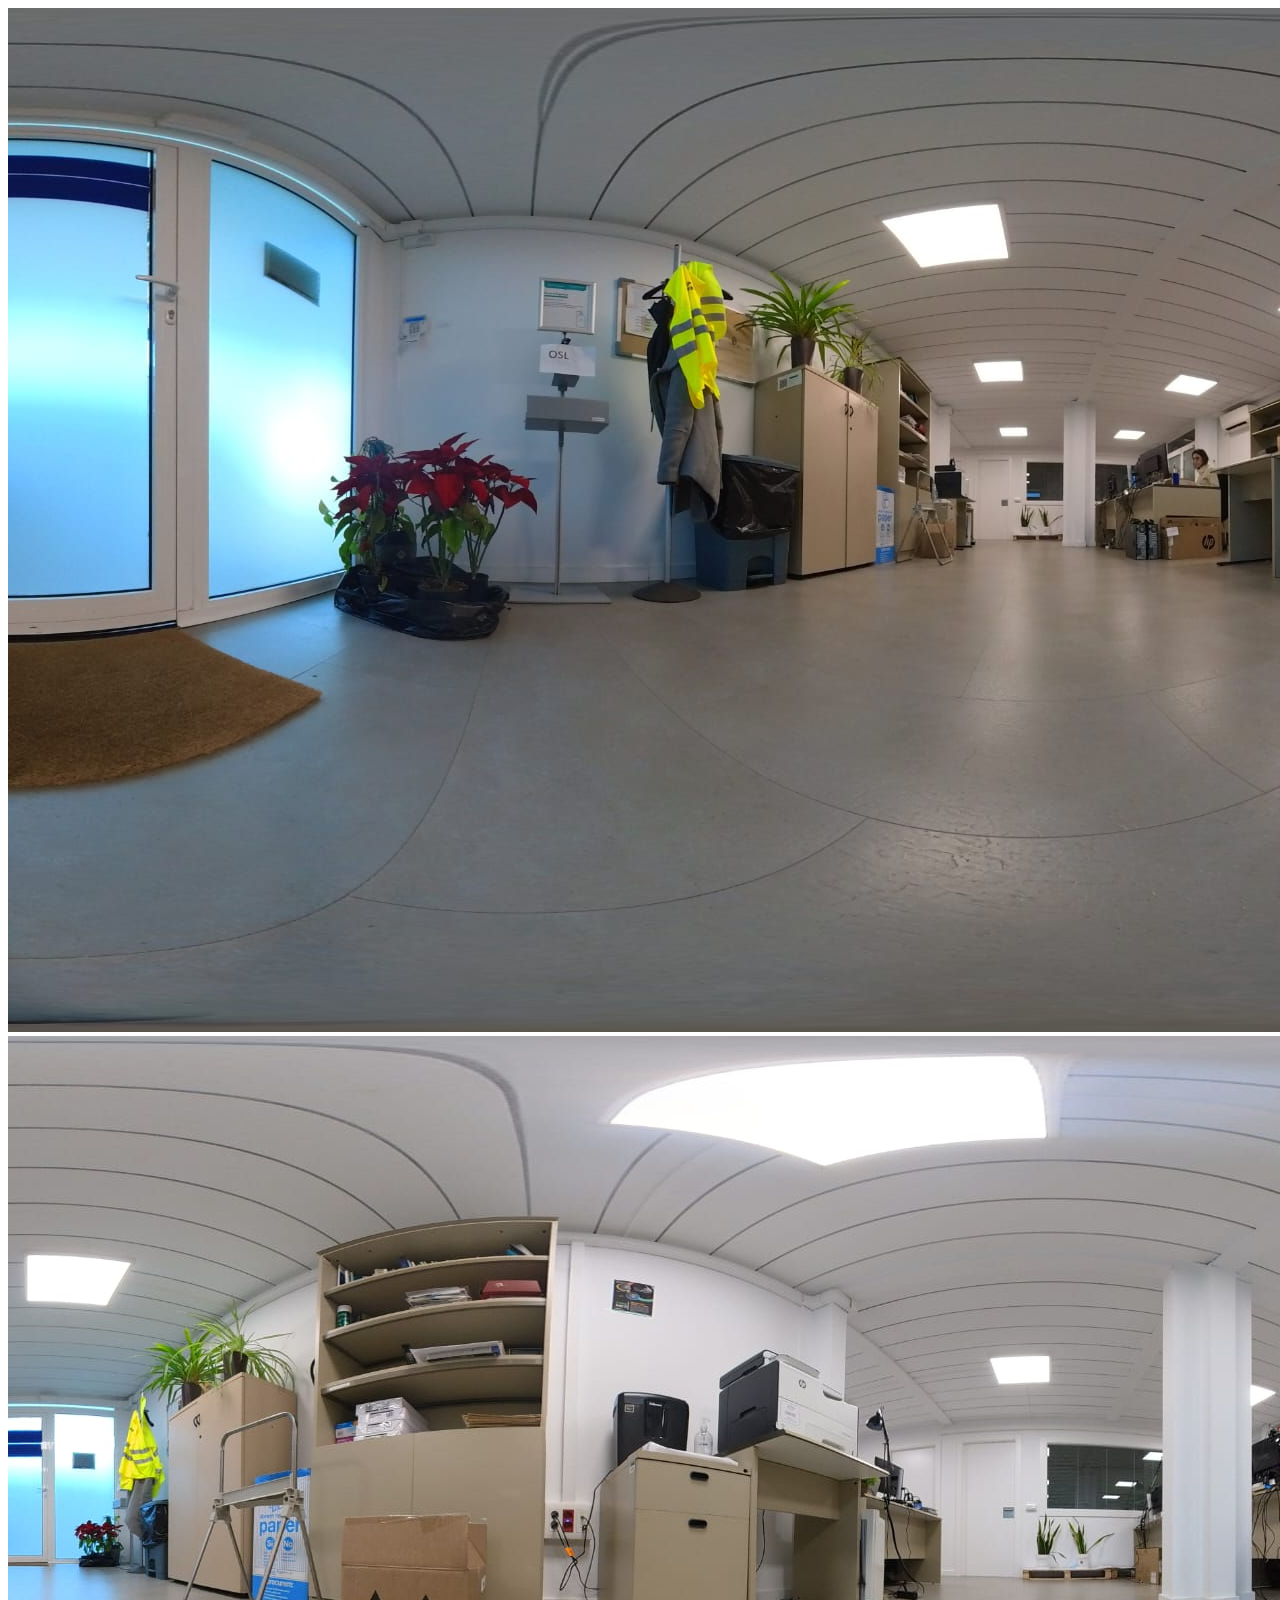
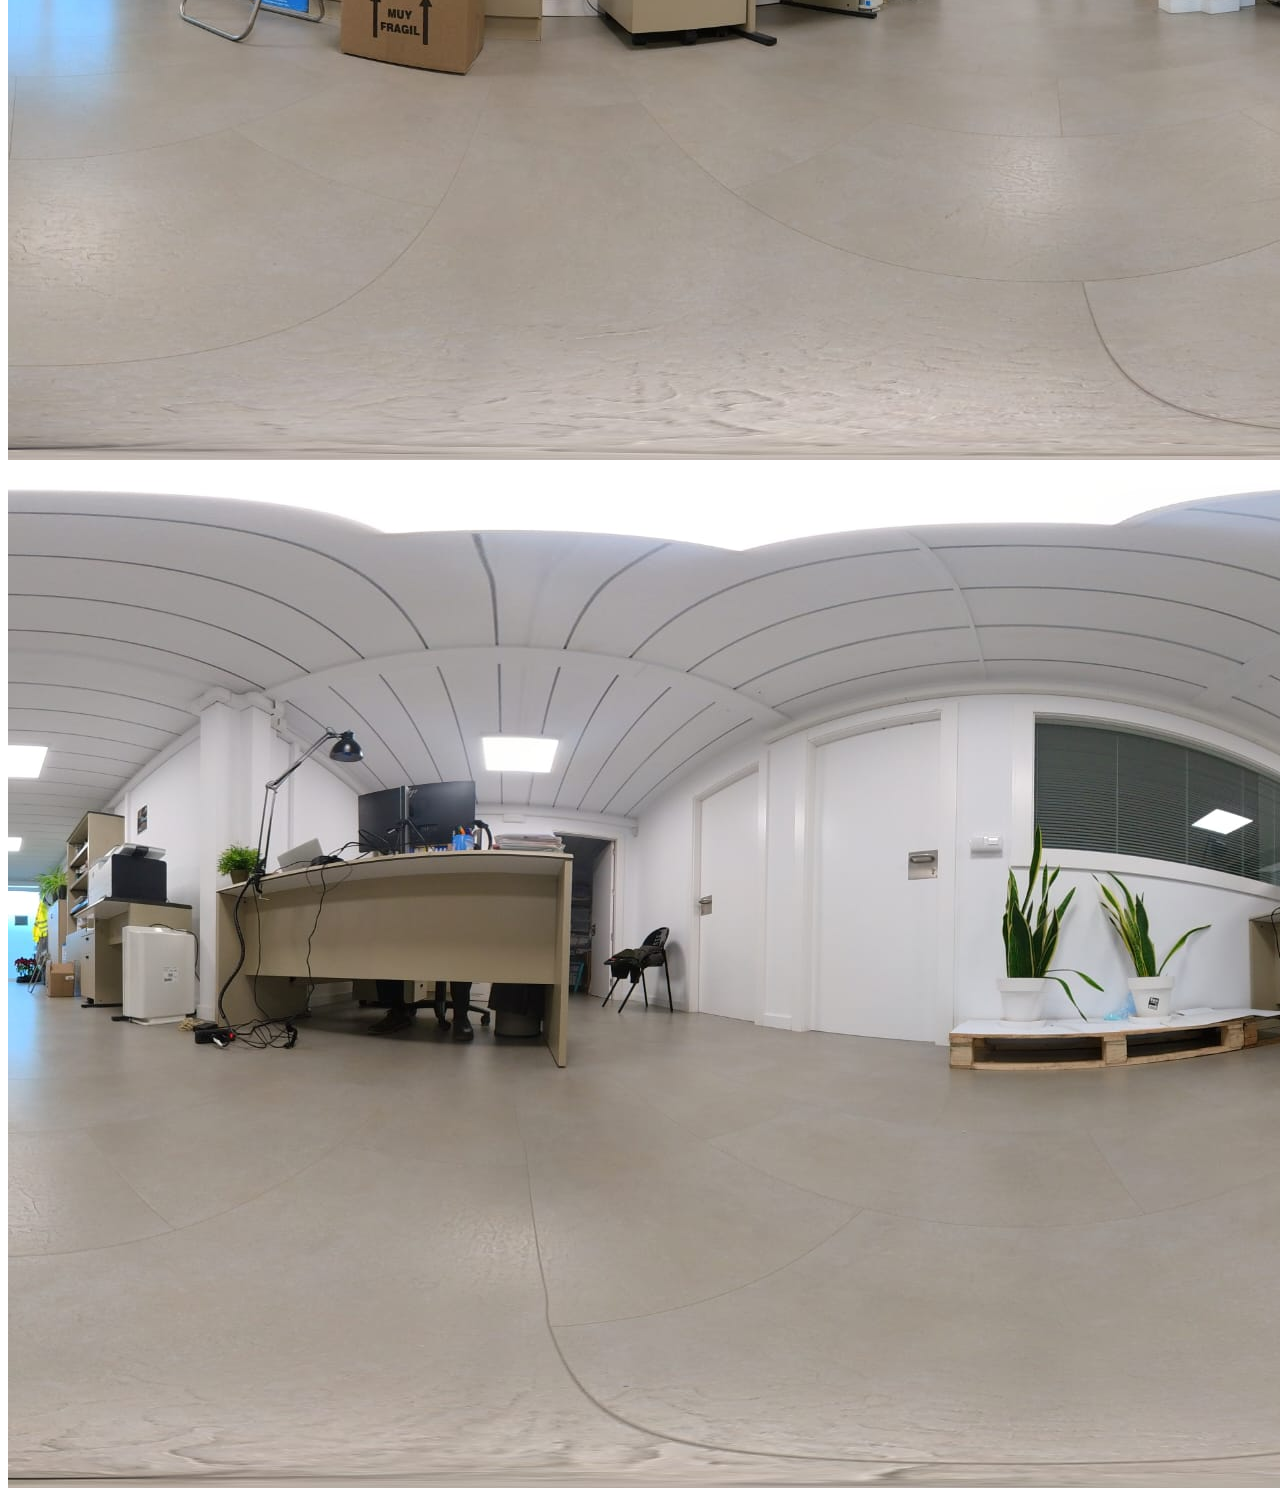
==== index.html @ fc1f2d2e "first commit" ====
<!DOCTYPE html>
<html>
  <head>
    <title>Riscos Laborals 360</title>
    <script src="https://aframe.io/releases/1.7.0/aframe.min.js"></script>
    <script src="ratoli.js" defer></script>
    <script src="adaptador.js" defer></script>
    <script src="navegacio.js" defer></script>
  
  </head>
  <body>
    <a-scene vr-mode-ui="enabled: true">
      <a-assets>
        <audio id="click-sound" src="https://cdn.aframe.io/360-image-gallery-boilerplate/audio/click.ogg"></audio>
        <img id="img1" src="1.jpg"> 
        <img id="img2" src="2.jpg">
        <img id="img3" src="3.jpg">
      </a-assets>

      <!-- Escena 1 -->
      <a-entity id="scene1" rotation="0 -85 0" visible="true">
        <a-sky src="#img1" class="clickable"></a-sky>
      </a-entity>

      <!-- Escena 2 -->
      <a-entity id="scene2" rotation="0 -85 0" visible="false">
        <a-sky src="#img2" class="clickable"></a-sky>
      </a-entity>

      <!-- Escena 3 -->
      <a-entity id="scene3" rotation="0 -85 0" visible="false">
        <a-sky src="#img3" class="clickable"></a-sky>
      </a-entity>

      <!-- Càmera interactiva -->
      <a-camera id="main-camera" rotation="0 0 0">
        <a-cursor id="cursor"
                  ></a-cursor>
      </a-camera>
    </a-scene>

    <script>
      // Variables globals per gestionar les escenes
      const scenes = ['#scene1', '#scene2', '#scene3'];
      let currentSceneIndex = 0;

      // Funció per mostrar una escena donat el seu índex
      function showScene(index) {
        scenes.forEach((sceneID, idx) => {
          const scene = document.querySelector(sceneID);
          scene.setAttribute('visible', idx === index);
        });
        currentSceneIndex = index;
        console.log("Mostrant escena:", scenes[currentSceneIndex]);
      }

      // Funció per canviar d'escena basant-nos en la direcció
      function changeSceneGlobal(forward = true) {
        if (forward) {
          currentSceneIndex = (currentSceneIndex + 1) % scenes.length;
        } else {
          currentSceneIndex = (currentSceneIndex - 1 + scenes.length) % scenes.length;
        }
        showScene(currentSceneIndex);
      }

      // Handler per detectar si l'usuari fa clic en la vista
      function handleClick(event) {
        const cameraRotationY = document.getElementById("main-camera").getAttribute("rotation").y;
        const angleThreshold = 5; // tolerància en graus
        console.log('Rotació Y de la càmera: ', cameraRotationY);
        if (cameraRotationY > -angleThreshold && cameraRotationY < angleThreshold) {
          console.log("Clic endavant");
          changeSceneGlobal(true);
        } else if (cameraRotationY > 160 || cameraRotationY < -160) {
          console.log("Clic enrere");
          changeSceneGlobal(false);
        } else {
          console.log("Clic als costats, sense acció.");
        }
      }

      // Assignem l'esdeveniment de clic al cursor
      document.querySelector("#cursor").addEventListener("click", handleClick);

      // Configurar les escenes en carregar la pàgina
      document.addEventListener('DOMContentLoaded', () => {
        showScene(currentSceneIndex);
      });
    </script>
  </body>
</html>
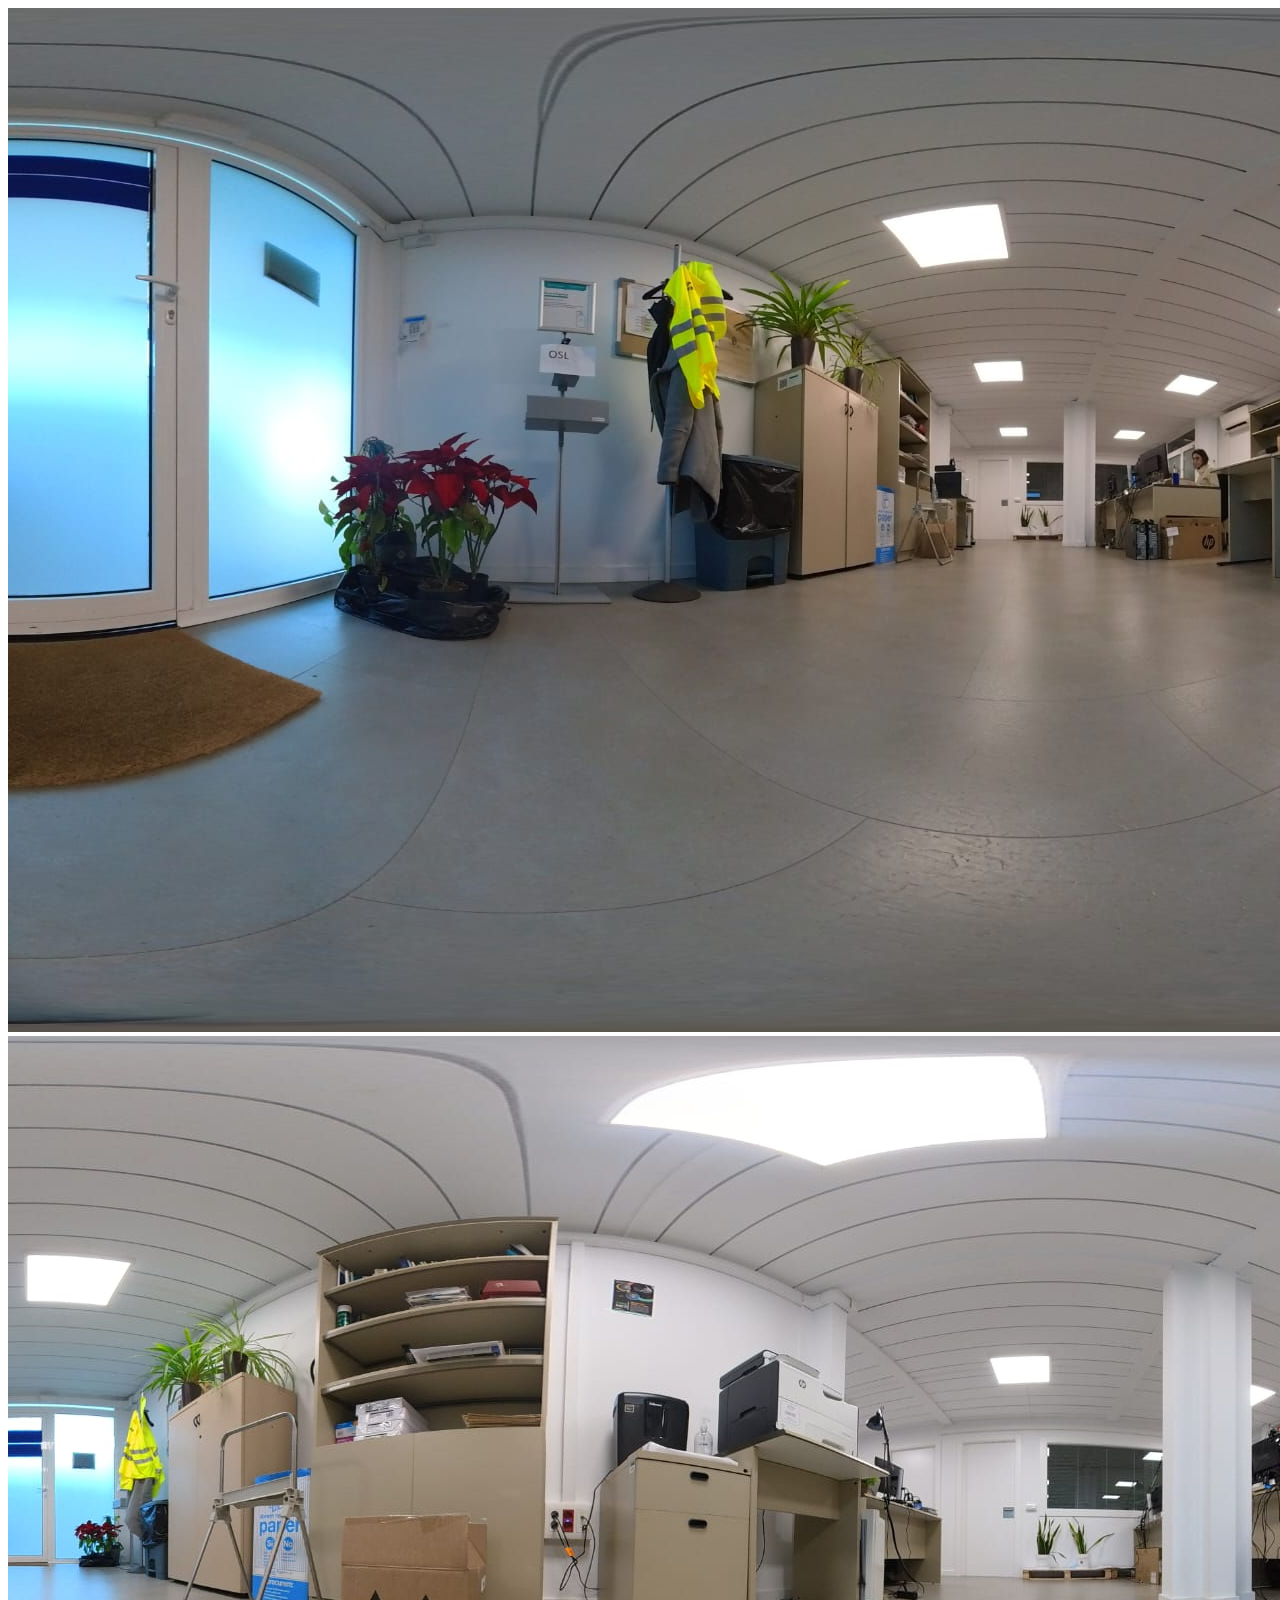
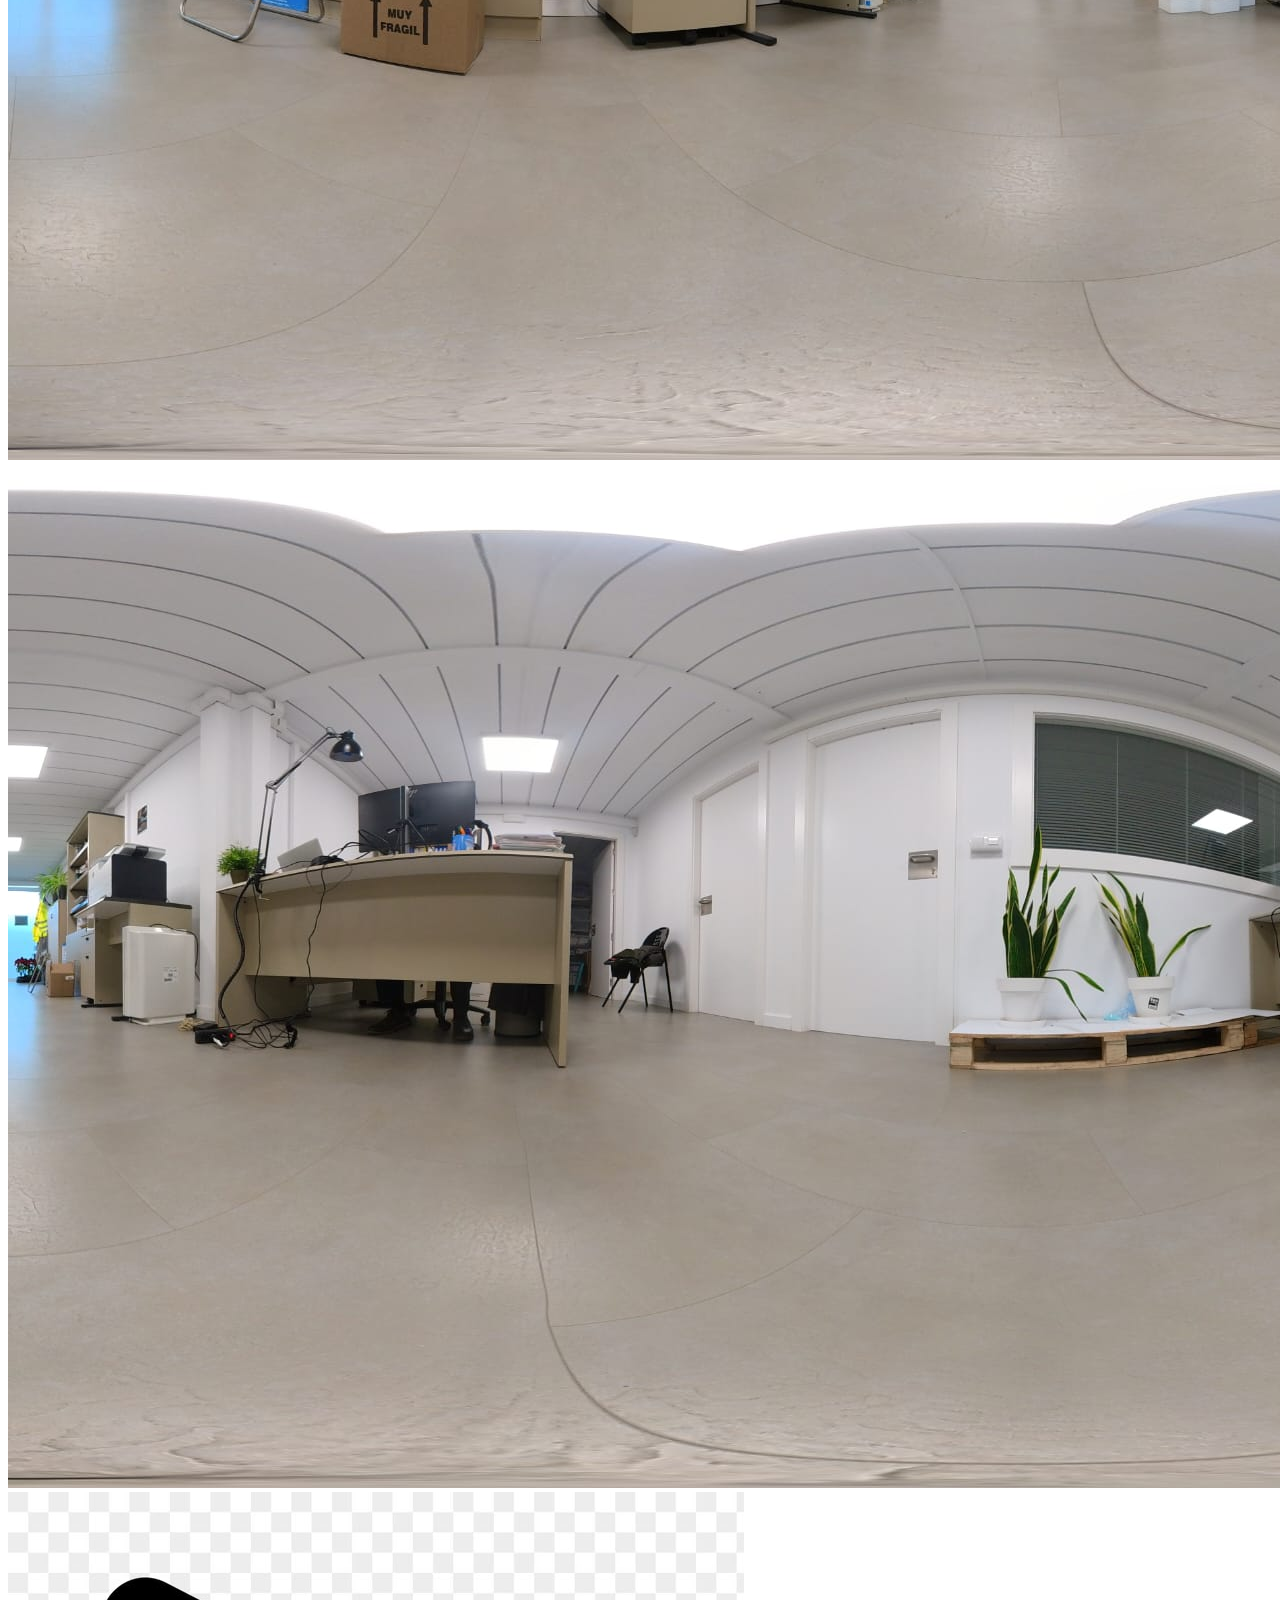
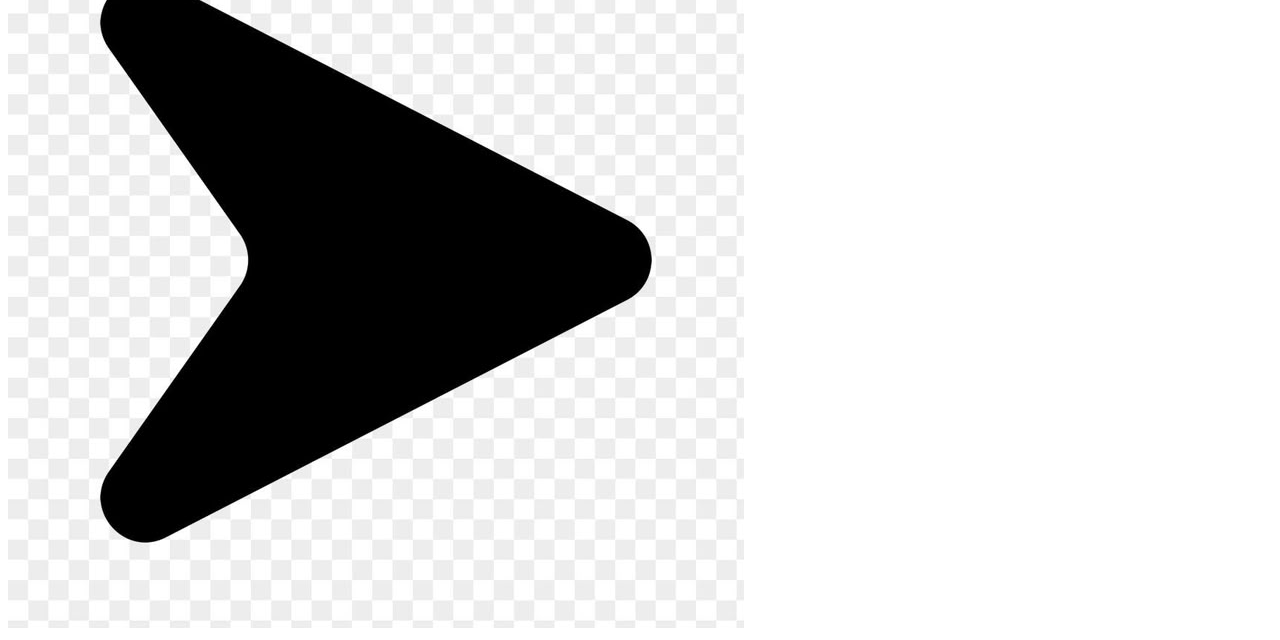
==== commit b35aab32: "canvinom" ====
--- a/index.html
+++ b/index.html
@@ -1,92 +1,150 @@
 <!DOCTYPE html>
 <html>
   <head>
+    <link rel="icon" type="image/x-icon" href="assets/models/arrow.jpg">
     <title>Riscos Laborals 360</title>
-    <script src="https://aframe.io/releases/1.7.0/aframe.min.js"></script>
-    <script src="ratoli.js" defer></script>
-    <script src="adaptador.js" defer></script>
-    <script src="navegacio.js" defer></script>
-  
+    <meta charset="UTF-8">
+    <meta name="viewport" content="width=device-width, initial-scale=1.0">
+    <title>360 OFICINA</title>
+    <!-- Aquí es carrega el fitxer JavaScript extern -->
+    <script src="https://aframe.io/releases/1.7.1/aframe.min.js"></script>
+    <script src="js/adaptador.js" defer></script>
+    <script src="js/ratoli.js" defer></script>
+    <script src="js/navegacio.js" defer></script>
+    <script src="js/components.js" defer></script>
+    
+    <link rel="stylesheet" href="css/estils.css">
   </head>
   <body>
     <a-scene vr-mode-ui="enabled: true">
       <a-assets>
         <audio id="click-sound" src="https://cdn.aframe.io/360-image-gallery-boilerplate/audio/click.ogg"></audio>
-        <img id="img1" src="1.jpg"> 
-        <img id="img2" src="2.jpg">
-        <img id="img3" src="3.jpg">
+        <img id="img1" src="/assets/imatges/1.jpg">
+        <img id="img2" src="/assets/imatges/2.jpg">
+        <img id="img3" src="/assets/imatges/3.jpg">
+        <img id="arrow" src="/assets/models/arrow.jpg">
       </a-assets>
 
       <!-- Escena 1 -->
-      <a-entity id="scene1" rotation="0 -85 0" visible="true">
-        <a-sky src="#img1" class="clickable"></a-sky>
+      <a-entity id="scene1" visible="true">
+        <a-sky src="#img1"></a-sky>
+        <a-plane id="forward-arrow1" arrow-button position="1 1 -4"></a-plane>
+
+        <!-- Panell de configuració 3D millorat -->
+        <a-entity id="configPanel" position="0 2.5 -3" visible="false">
+          <!-- Fons del panell -->
+          <a-box position="0 0 0" width="3" height="2" depth="0.1" color="#333" opacity="0.95"></a-box>
+          
+          <!-- Secció Color -->
+          <a-entity position="-1.2 0.7 0.1" text="value: Color; align: center; width: 1.5; color: white; font-size: 0.08"></a-entity>
+          <a-entity id="colorPicker" position="-1.2 0.3 0.1" 
+                  geometry="primitive: circle; radius: 0.2"
+                  material="color: #001489; shader: flat"
+                  class="clickable"
+                  animation__hover="property: scale; to: 1.1 1.1 1.1; startEvents: mouseenter; dur: 200"
+                  animation__leave="property: scale; to: 1 1 1; startEvents: mouseleave; dur: 200">
+          </a-entity>
+
+          <!-- Secció Mida -->
+          <a-entity position="0 0.7 0.1" text="value: Mida; align: center; width: 1.5; color: white; font-size: 0.08"></a-entity>
+          <a-entity position="0 0.3 0.1">
+              <a-entity class="slider-minus clickable" position="-0.4 0 0"
+                      geometry="primitive: circle; radius: 0.15"
+                      material="color: #666; shader: flat"
+                      text="value: -; align: center; width: 0.5; color: white"
+                      animation__hover="property: scale; to: 1.2 1.2 1.2; startEvents: mouseenter; dur: 200"
+                      animation__click="property: material.color; to: #444; startEvents: click; dur: 200">
+              </a-entity>
+              
+              <a-entity class="slider-value" position="0 0 0" 
+                      text="value: 0.08; align: center; width: 1.0; color: white"></a-entity>
+              
+              <a-entity class="slider-plus clickable" position="0.4 0 0"
+                      geometry="primitive: circle; radius: 0.15"
+                      material="color: #666; shader: flat"
+                      text="value: +; align: center; width: 0.5; color: white"
+                      animation__hover="property: scale; to: 1.2 1.2 1.2; startEvents: mouseenter; dur: 200"
+                      animation__click="property: material.color; to: #444; startEvents: click; dur: 200">
+              </a-entity>
+          </a-entity>
+
+          <!-- Secció Opacitat -->
+          <a-entity position="1.2 0.7 0.1" text="value: Opacitat; align: center; width: 1.5; color: white; font-size: 0.08"></a-entity>
+          <a-entity position="1.2 0.3 0.1">
+              <a-entity class="slider-minus clickable" position="-0.4 0 0"
+                      geometry="primitive: circle; radius: 0.15"
+                      material="color: #666; shader: flat"
+                      text="value: -; align: center; width: 0.5; color: white"
+                      animation__hover="property: scale; to: 1.2 1.2 1.2; startEvents: mouseenter; dur: 200"
+                      animation__click="property: material.color; to: #444; startEvents: click; dur: 200">
+              </a-entity>
+              
+              <a-entity class="slider-value" position="0 0 0" 
+                      text="value: 0.8; align: center; width: 1.0; color: white"></a-entity>
+              
+              <a-entity class="slider-plus clickable" position="0.4 0 0"
+                      geometry="primitive: circle; radius: 0.15"
+                      material="color: #666; shader: flat"
+                      text="value: +; align: center; width: 0.5; color: white"
+                      animation__hover="property: scale; to: 1.2 1.2 1.2; startEvents: mouseenter; dur: 200"
+                      animation__click="property: material.color; to: #444; startEvents: click; dur: 200">
+              </a-entity>
+          </a-entity>
+        </a-entity>
+
+        <!-- Botó de configuració 3D millorat -->
+        <a-entity id="configButton" position="1.5 2 -3" 
+                geometry="primitive: circle; radius: 0.25"
+                material="color: #666; shader: flat; opacity: 0.9"
+                class="clickable"
+                text="value: ⚙; align: center; width: 0.6; color: white"
+                animation__hover="property: scale; to: 1.2 1.2 1.2; startEvents: mouseenter; dur: 200"
+                animation__click="property: rotation; to: 0 0 360; dur: 1000; easing: linear">
+        </a-entity>
       </a-entity>
 
       <!-- Escena 2 -->
-      <a-entity id="scene2" rotation="0 -85 0" visible="false">
-        <a-sky src="#img2" class="clickable"></a-sky>
+      <a-entity id="scene2" visible="false">
+        <a-sky src="#img2"></a-sky>
+        <a-plane id="back-arrow2" arrow-button position="-1 1 -4"></a-plane>
+        <a-plane id="forward-arrow2" arrow-button position="1 1 -4"></a-plane>
       </a-entity>
 
       <!-- Escena 3 -->
-      <a-entity id="scene3" rotation="0 -85 0" visible="false">
-        <a-sky src="#img3" class="clickable"></a-sky>
+      <a-entity id="scene3" visible="false">
+        <a-sky src="#img3"></a-sky>
+        <a-plane id="back-arrow3" arrow-button position="-1 1 -4"></a-plane>
       </a-entity>
 
-      <!-- Càmera interactiva -->
-      <a-camera id="main-camera" rotation="0 0 0">
-        <a-cursor id="cursor"
-                  ></a-cursor>
+      <!-- Càmera -->
+      <a-camera position="0 1.6 0" >
+        <a-cursor
+        id="cursor"
+        color="#00FF00" 
+        radius="0.2 " 
+        opacity="0.8"
+        material="shader: flat; color: #001489">
+        </a-cursor>
       </a-camera>
     </a-scene>
 
-    <script>
-      // Variables globals per gestionar les escenes
-      const scenes = ['#scene1', '#scene2', '#scene3'];
-      let currentSceneIndex = 0;
+    <!-- Botó de configuració                     
+    <div id="CONFIGURACIO">
+      <div id="configButton">Configurar Cursor</div>
+        
+        <div class="controls" id="cursorControls">
+          <label for="cursorColor">Color del cursor:</label>
+          <input type="color" id="cursorColor" value="#001489">
+x
+          <label for="cursorSize">Mida del cursor:</label>
+          <input type="range" id="cursorSize" min="0.05" max="0.2" step="0.01" value="0.08">
 
-      // Funció per mostrar una escena donat el seu índex
-      function showScene(index) {
-        scenes.forEach((sceneID, idx) => {
-          const scene = document.querySelector(sceneID);
-          scene.setAttribute('visible', idx === index);
-        });
-        currentSceneIndex = index;
-        console.log("Mostrant escena:", scenes[currentSceneIndex]);
-      }
-
-      // Funció per canviar d'escena basant-nos en la direcció
-      function changeSceneGlobal(forward = true) {
-        if (forward) {
-          currentSceneIndex = (currentSceneIndex + 1) % scenes.length;
-        } else {
-          currentSceneIndex = (currentSceneIndex - 1 + scenes.length) % scenes.length;
-        }
-        showScene(currentSceneIndex);
-      }
-
-      // Handler per detectar si l'usuari fa clic en la vista
-      function handleClick(event) {
-        const cameraRotationY = document.getElementById("main-camera").getAttribute("rotation").y;
-        const angleThreshold = 5; // tolerància en graus
-        console.log('Rotació Y de la càmera: ', cameraRotationY);
-        if (cameraRotationY > -angleThreshold && cameraRotationY < angleThreshold) {
-          console.log("Clic endavant");
-          changeSceneGlobal(true);
-        } else if (cameraRotationY > 160 || cameraRotationY < -160) {
-          console.log("Clic enrere");
-          changeSceneGlobal(false);
-        } else {
-          console.log("Clic als costats, sense acció.");
-        }
-      }
-
-      // Assignem l'esdeveniment de clic al cursor
-      document.querySelector("#cursor").addEventListener("click", handleClick);
-
-      // Configurar les escenes en carregar la pàgina
-      document.addEventListener('DOMContentLoaded', () => {
-        showScene(currentSceneIndex);
-      });
-    </script>
+          <label for="cursorOpacity">Opacitat del cursor: </label>
+          <input type="range" id="cursorOpacity" min="0" max="1" step="0.01" value="0.08">
+        </div>
+      </div>
+     --> 
+    
   </body>
+ 
 </html>
--- a/css/estils.css
+++ b/css/estils.css
@@ -0,0 +1,11 @@
+/* estils.css */
+/* Estils per als controls */ 
+  
+ /* Elimina l'estil anterior del panell de configuració */
+#CONFIGURACIO { display: none; }
+
+.clickable:hover {
+  opacity: 1 !important;
+  transform: scale(1.1);
+  transition: all 0.3s ease;
+}